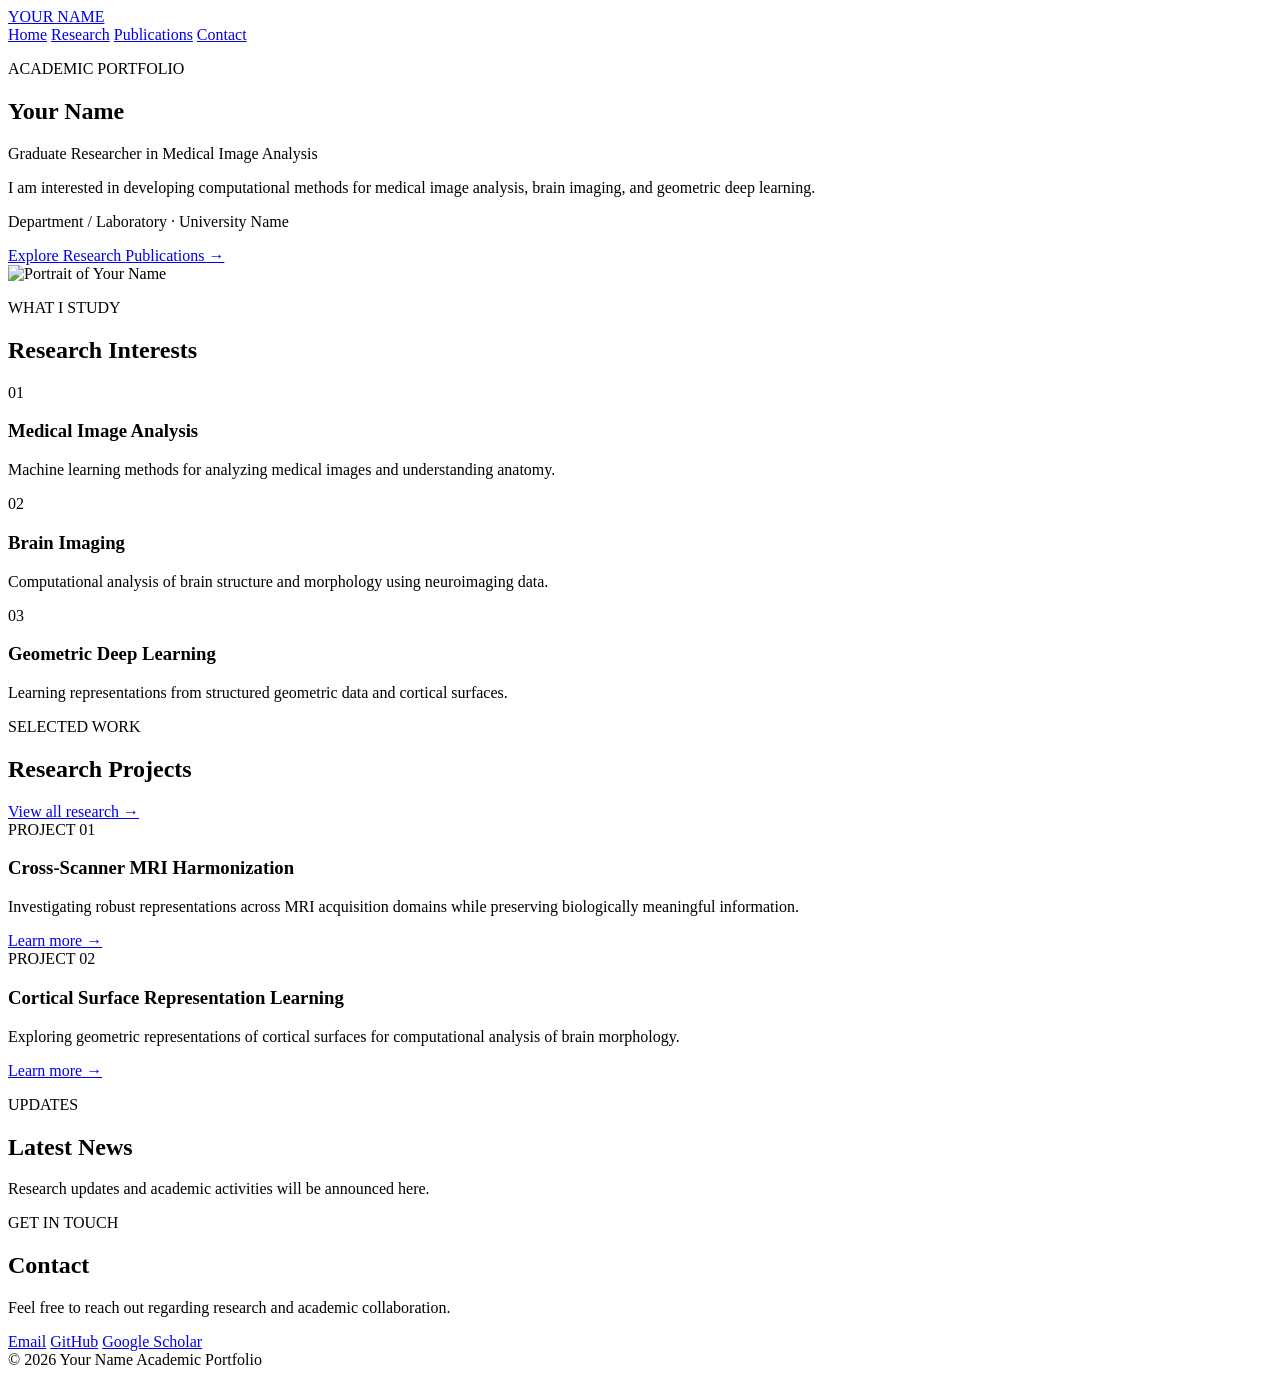
==== index.html @ 2796050b "Create index.html for academic portfolio website This is a complete HTML document for an academic po" ====
<!DOCTYPE html>
<html lang="en">
<head>
  <meta charset="UTF-8">
  <meta name="viewport" content="width=device-width, initial-scale=1.0">

  <title>Your Name | Researcher</title>
  <meta name="description"
        content="Personal academic website of Your Name.">

  <link rel="stylesheet" href="css/style.css">
</head>

<body>
  <header class="site-header">
    <nav class="navbar container">
      <a class="site-logo" href="index.html">YOUR NAME</a>

      <div class="nav-links">
        <a class="active" href="index.html">Home</a>
        <a href="research.html">Research</a>
        <a href="publications.html">Publications</a>
        <a href="#contact">Contact</a>
      </div>
    </nav>
  </header>

  <main>
    <section class="hero container">
      <div class="hero-text">
        <p class="eyebrow">ACADEMIC PORTFOLIO</p>

        <h1>Your Name</h1>

        <p class="hero-role">
          Graduate Researcher in Medical Image Analysis
        </p>

        <p class="hero-description">
          I am interested in developing computational methods
          for medical image analysis, brain imaging, and
          geometric deep learning.
        </p>

        <p class="affiliation">
          Department / Laboratory · University Name
        </p>

        <div class="hero-links">
          <a class="button button-primary" href="research.html">
            Explore Research
          </a>
          <a class="text-link" href="publications.html">
            Publications →
          </a>
        </div>
      </div>

      <div class="profile-area">
        <img
          class="profile-image"
          src="assets/profile.jpg"
          alt="Portrait of Your Name"
        >
      </div>
    </section>

    <section class="section section-muted">
      <div class="container">
        <div class="section-heading">
          <p class="eyebrow">WHAT I STUDY</p>
          <h2>Research Interests</h2>
        </div>

        <div class="interest-grid">
          <article class="interest-card">
            <span class="card-number">01</span>
            <h3>Medical Image Analysis</h3>
            <p>
              Machine learning methods for analyzing
              medical images and understanding anatomy.
            </p>
          </article>

          <article class="interest-card">
            <span class="card-number">02</span>
            <h3>Brain Imaging</h3>
            <p>
              Computational analysis of brain structure
              and morphology using neuroimaging data.
            </p>
          </article>

          <article class="interest-card">
            <span class="card-number">03</span>
            <h3>Geometric Deep Learning</h3>
            <p>
              Learning representations from structured
              geometric data and cortical surfaces.
            </p>
          </article>
        </div>
      </div>
    </section>

    <section class="section container">
      <div class="section-heading heading-row">
        <div>
          <p class="eyebrow">SELECTED WORK</p>
          <h2>Research Projects</h2>
        </div>

        <a class="text-link" href="research.html">
          View all research →
        </a>
      </div>

      <div class="project-list">
        <article class="project-card">
          <div class="project-index">PROJECT 01</div>

          <div class="project-content">
            <h3>Cross-Scanner MRI Harmonization</h3>
            <p>
              Investigating robust representations across
              MRI acquisition domains while preserving
              biologically meaningful information.
            </p>
            <a class="text-link" href="research.html">
              Learn more →
            </a>
          </div>
        </article>

        <article class="project-card">
          <div class="project-index">PROJECT 02</div>

          <div class="project-content">
            <h3>Cortical Surface Representation Learning</h3>
            <p>
              Exploring geometric representations of
              cortical surfaces for computational
              analysis of brain morphology.
            </p>
            <a class="text-link" href="research.html">
              Learn more →
            </a>
          </div>
        </article>
      </div>
    </section>

    <section class="section section-muted">
      <div class="container news-section">
        <div class="section-heading">
          <p class="eyebrow">UPDATES</p>
          <h2>Latest News</h2>
        </div>

        <p class="empty-note">
          Research updates and academic activities
          will be announced here.
        </p>
      </div>
    </section>

    <section class="contact-section container" id="contact">
      <p class="eyebrow">GET IN TOUCH</p>
      <h2>Contact</h2>

      <p>
        Feel free to reach out regarding research
        and academic collaboration.
      </p>

      <div class="contact-links">
        <a href="mailto:your.email@example.com">Email</a>
        <a href="https://github.com/YOUR_USERNAME">GitHub</a>
        <a href="https://scholar.google.com/">Google Scholar</a>
      </div>
    </section>
  </main>

  <footer class="site-footer">
    <div class="container footer-inner">
      <span>© 2026 Your Name</span>
      <span>Academic Portfolio</span>
    </div>
  </footer>
</body>
</html>
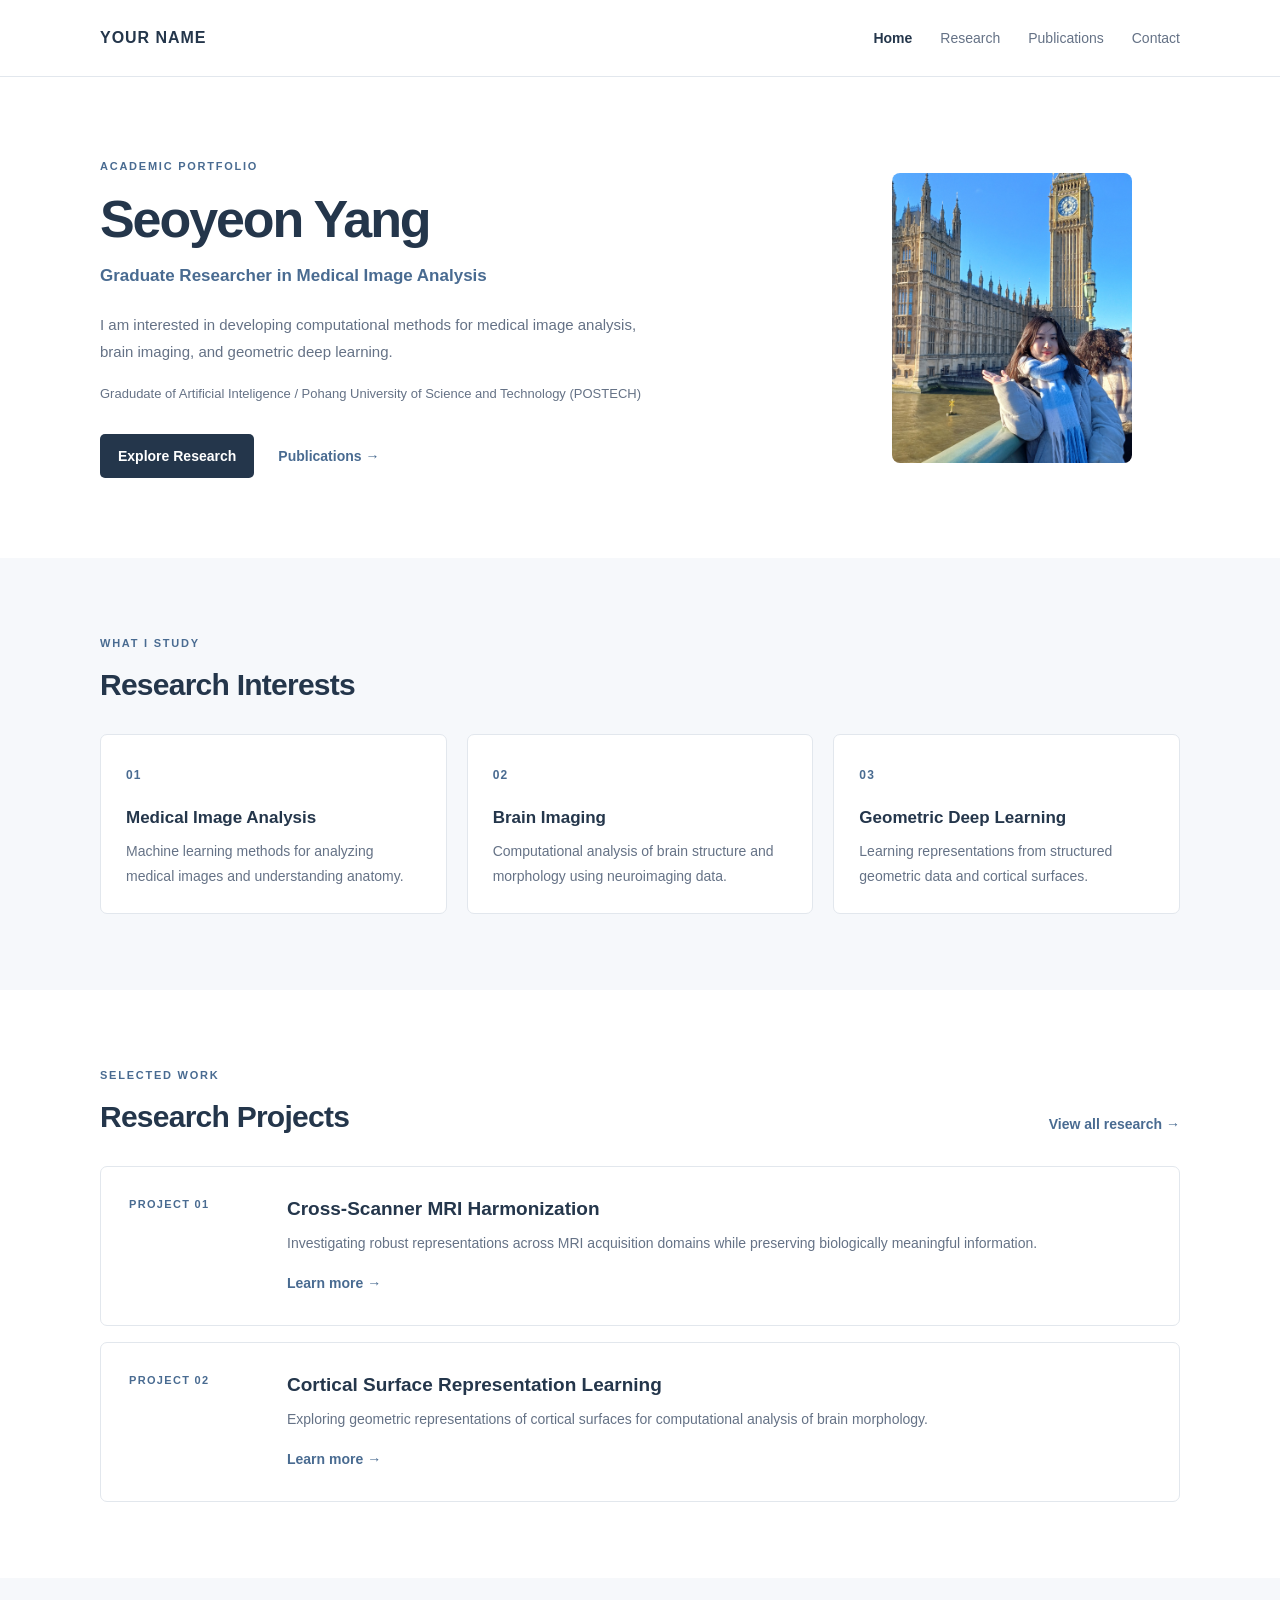
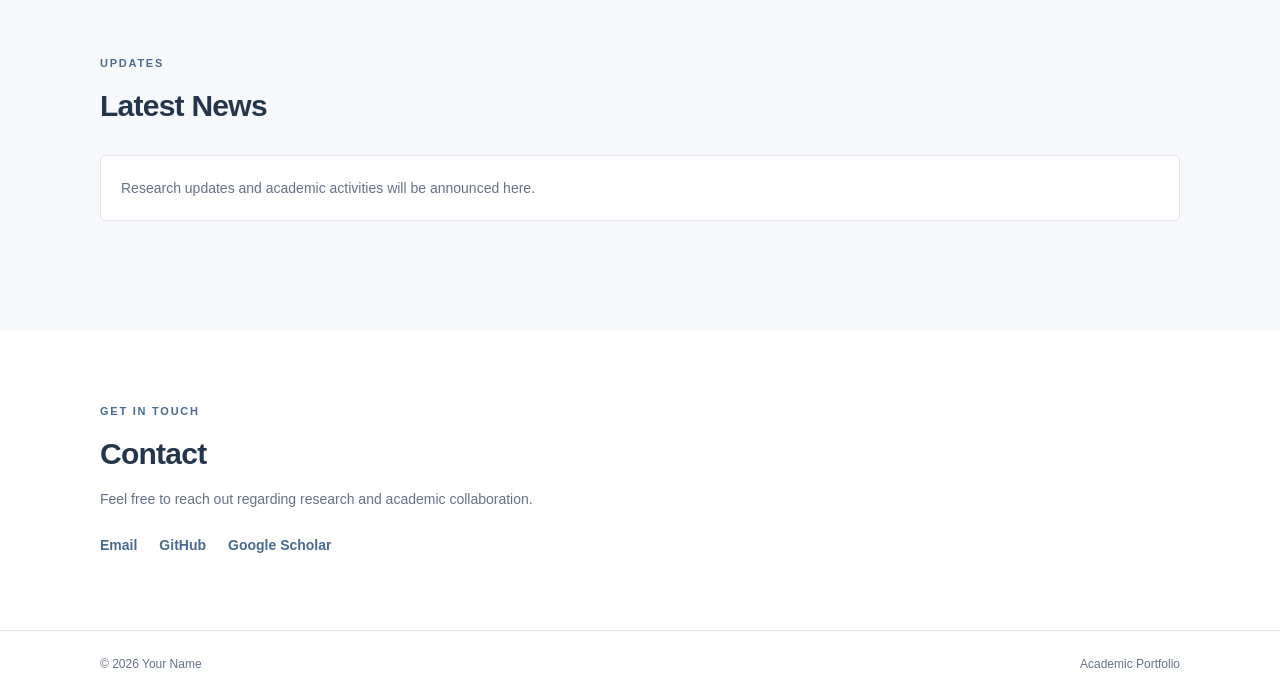
==== commit b58c32ab: "Change name and affiliation in index.html Updated personal information in the index.html file." ====
--- a/index.html
+++ b/index.html
@@ -4,7 +4,7 @@
   <meta charset="UTF-8">
   <meta name="viewport" content="width=device-width, initial-scale=1.0">
 
-  <title>Your Name | Researcher</title>
+  <title>Seoyeon Yang | Researcher</title>
   <meta name="description"
         content="Personal academic website of Your Name.">
 
@@ -30,7 +30,7 @@
       <div class="hero-text">
         <p class="eyebrow">ACADEMIC PORTFOLIO</p>
 
-        <h1>Your Name</h1>
+        <h1>Seoyeon Yang</h1>
 
         <p class="hero-role">
           Graduate Researcher in Medical Image Analysis
@@ -43,7 +43,7 @@
         </p>
 
         <p class="affiliation">
-          Department / Laboratory · University Name
+          Gradudate of Artificial Inteligence / Pohang University of Science and Technology (POSTECH)
         </p>
 
         <div class="hero-links">
--- a/css/style.css
+++ b/css/style.css
@@ -0,0 +1,564 @@
+/* =========================
+   1. Design System
+========================= */
+
+:root {
+  --navy: #24364b;
+  --blue: #496b91;
+  --text: #263344;
+  --muted: #657286;
+  --border: #e2e7ed;
+  --background: #ffffff;
+  --soft-background: #f6f8fb;
+
+  --max-width: 1080px;
+}
+
+* {
+  box-sizing: border-box;
+}
+
+html {
+  scroll-behavior: smooth;
+}
+
+body {
+  margin: 0;
+  background: var(--background);
+  color: var(--text);
+  font-family:
+    -apple-system, BlinkMacSystemFont,
+    "Segoe UI", Roboto, Arial, sans-serif;
+  font-size: 16px;
+  line-height: 1.75;
+}
+
+a {
+  color: inherit;
+  text-decoration: none;
+}
+
+img {
+  display: block;
+  max-width: 100%;
+}
+
+.container {
+  width: min(var(--max-width), calc(100% - 48px));
+  margin-inline: auto;
+}
+
+
+/* =========================
+   2. Navigation
+========================= */
+
+.site-header {
+  position: sticky;
+  top: 0;
+  z-index: 10;
+  background: rgba(255, 255, 255, 0.96);
+  border-bottom: 1px solid var(--border);
+}
+
+.navbar {
+  min-height: 76px;
+  display: flex;
+  align-items: center;
+  justify-content: space-between;
+  gap: 24px;
+}
+
+.site-logo {
+  color: var(--navy);
+  font-size: 16px;
+  font-weight: 750;
+  letter-spacing: 0.06em;
+  white-space: nowrap;
+}
+
+.nav-links {
+  display: flex;
+  align-items: center;
+  gap: 28px;
+}
+
+.nav-links a {
+  color: var(--muted);
+  font-size: 14px;
+  transition: color 0.2s ease;
+}
+
+.nav-links a:hover,
+.nav-links a.active {
+  color: var(--navy);
+}
+
+.nav-links a.active {
+  font-weight: 700;
+}
+
+
+/* =========================
+   3. Hero
+========================= */
+
+.hero {
+  min-height: 470px;
+  padding-block: 80px;
+  display: grid;
+  grid-template-columns: 1.6fr 0.8fr;
+  align-items: center;
+  gap: 72px;
+}
+
+.eyebrow {
+  margin: 0 0 12px;
+  color: var(--blue);
+  font-size: 11px;
+  font-weight: 750;
+  letter-spacing: 0.16em;
+}
+
+.hero h1 {
+  margin: 0 0 10px;
+  color: var(--navy);
+  font-size: clamp(36px, 5vw, 52px);
+  line-height: 1.2;
+  letter-spacing: -0.04em;
+}
+
+.hero-role {
+  margin: 0 0 22px;
+  color: var(--blue);
+  font-size: 17px;
+  font-weight: 600;
+}
+
+.hero-description {
+  max-width: 570px;
+  margin: 0;
+  color: var(--muted);
+  font-size: 15px;
+}
+
+.affiliation {
+  margin-top: 18px;
+  color: var(--muted);
+  font-size: 13px;
+}
+
+.hero-links {
+  display: flex;
+  flex-wrap: wrap;
+  align-items: center;
+  gap: 24px;
+  margin-top: 28px;
+}
+
+.button {
+  display: inline-flex;
+  align-items: center;
+  justify-content: center;
+  min-height: 44px;
+  padding: 10px 18px;
+  border-radius: 5px;
+  font-size: 14px;
+  font-weight: 600;
+  transition:
+    background 0.2s ease,
+    transform 0.2s ease;
+}
+
+.button-primary {
+  color: white;
+  background: var(--navy);
+}
+
+.button-primary:hover {
+  background: var(--blue);
+  transform: translateY(-1px);
+}
+
+.text-link {
+  color: var(--blue);
+  font-size: 14px;
+  font-weight: 650;
+}
+
+.text-link:hover {
+  color: var(--navy);
+}
+
+.profile-area {
+  display: flex;
+  justify-content: center;
+}
+
+.profile-image {
+  width: 240px;
+  height: 290px;
+  object-fit: cover;
+  object-position: center;
+  border-radius: 8px;
+  background: var(--soft-background);
+}
+
+
+/* =========================
+   4. General Sections
+========================= */
+
+.section {
+  padding-block: 76px;
+}
+
+.section-muted {
+  background: var(--soft-background);
+}
+
+.section-heading {
+  margin-bottom: 30px;
+}
+
+.section-heading h2,
+.contact-section h2 {
+  margin: 0;
+  color: var(--navy);
+  font-size: 30px;
+  line-height: 1.3;
+  letter-spacing: -0.025em;
+}
+
+.interest-grid {
+  display: grid;
+  grid-template-columns: repeat(3, minmax(0, 1fr));
+  gap: 20px;
+}
+
+.interest-card {
+  padding: 25px;
+  background: white;
+  border: 1px solid var(--border);
+  border-radius: 7px;
+}
+
+.card-number {
+  color: var(--blue);
+  font-size: 12px;
+  font-weight: 750;
+  letter-spacing: 0.1em;
+}
+
+.interest-card h3 {
+  margin: 18px 0 8px;
+  color: var(--navy);
+  font-size: 17px;
+  line-height: 1.45;
+}
+
+.interest-card p {
+  margin: 0;
+  color: var(--muted);
+  font-size: 14px;
+}
+
+
+/* =========================
+   5. Project Cards
+========================= */
+
+.heading-row {
+  display: flex;
+  align-items: end;
+  justify-content: space-between;
+  gap: 20px;
+}
+
+.project-list {
+  display: grid;
+  gap: 16px;
+}
+
+.project-card {
+  display: grid;
+  grid-template-columns: 130px 1fr;
+  gap: 28px;
+  padding: 28px;
+  border: 1px solid var(--border);
+  border-radius: 7px;
+  transition:
+    border-color 0.2s ease,
+    transform 0.2s ease;
+}
+
+.project-card:hover {
+  border-color: #aab9ca;
+  transform: translateY(-2px);
+}
+
+.project-index {
+  color: var(--blue);
+  font-size: 11px;
+  font-weight: 750;
+  letter-spacing: 0.12em;
+}
+
+.project-content h3 {
+  margin: 0 0 8px;
+  color: var(--navy);
+  font-size: 19px;
+  line-height: 1.45;
+}
+
+.project-content p {
+  margin: 0 0 14px;
+  color: var(--muted);
+  font-size: 14px;
+}
+
+.news-section {
+  min-height: 200px;
+}
+
+.empty-note {
+  padding: 20px;
+  color: var(--muted);
+  background: white;
+  border: 1px solid var(--border);
+  border-radius: 6px;
+  font-size: 14px;
+}
+
+
+/* =========================
+   6. Inner Pages
+========================= */
+
+.page-intro {
+  padding-block: 70px 38px;
+}
+
+.page-intro h1 {
+  margin: 0 0 12px;
+  color: var(--navy);
+  font-size: clamp(34px, 5vw, 44px);
+  line-height: 1.2;
+}
+
+.page-intro p {
+  max-width: 680px;
+  margin: 0;
+  color: var(--muted);
+  font-size: 15px;
+}
+
+.research-item {
+  margin-bottom: 28px;
+  padding: 30px;
+  border: 1px solid var(--border);
+  border-radius: 7px;
+}
+
+.research-item h2 {
+  margin: 0 0 8px;
+  color: var(--navy);
+  font-size: 23px;
+  line-height: 1.4;
+}
+
+.research-meta {
+  margin-bottom: 20px;
+  color: var(--blue);
+  font-size: 12px;
+  font-weight: 650;
+}
+
+.research-item h3 {
+  margin: 22px 0 6px;
+  color: var(--navy);
+  font-size: 15px;
+}
+
+.research-item p {
+  margin: 0;
+  color: var(--muted);
+  font-size: 14px;
+}
+
+.publication-year {
+  margin: 38px 0 16px;
+  color: var(--navy);
+  font-size: 24px;
+}
+
+.publication-item {
+  padding: 22px 0;
+  border-top: 1px solid var(--border);
+}
+
+.publication-item h3 {
+  margin: 0 0 8px;
+  color: var(--navy);
+  font-size: 17px;
+  line-height: 1.5;
+}
+
+.publication-item p {
+  margin: 4px 0;
+  color: var(--muted);
+  font-size: 13px;
+}
+
+.publication-links {
+  display: flex;
+  flex-wrap: wrap;
+  gap: 16px;
+  margin-top: 12px;
+}
+
+.publication-links a {
+  color: var(--blue);
+  font-size: 13px;
+  font-weight: 650;
+}
+
+.publication-links a:hover {
+  text-decoration: underline;
+}
+
+
+/* =========================
+   7. Contact and Footer
+========================= */
+
+.contact-section {
+  padding-block: 72px;
+  scroll-margin-top: 90px;
+}
+
+.contact-section > p:not(.eyebrow) {
+  color: var(--muted);
+  font-size: 14px;
+}
+
+.contact-links {
+  display: flex;
+  flex-wrap: wrap;
+  gap: 22px;
+  margin-top: 22px;
+}
+
+.contact-links a {
+  color: var(--blue);
+  font-size: 14px;
+  font-weight: 650;
+}
+
+.contact-links a:hover {
+  text-decoration: underline;
+}
+
+.site-footer {
+  border-top: 1px solid var(--border);
+}
+
+.footer-inner {
+  min-height: 68px;
+  display: flex;
+  align-items: center;
+  justify-content: space-between;
+  gap: 16px;
+  color: var(--muted);
+  font-size: 12px;
+}
+
+
+/* =========================
+   8. Responsive Layout
+========================= */
+
+@media (max-width: 760px) {
+  .container {
+    width: calc(100% - 36px);
+  }
+
+  .navbar {
+    min-height: 68px;
+    align-items: flex-start;
+    flex-direction: column;
+    justify-content: center;
+    gap: 8px;
+    padding-block: 14px;
+  }
+
+  .nav-links {
+    width: 100%;
+    flex-wrap: wrap;
+    gap: 18px;
+  }
+
+  .hero {
+    min-height: auto;
+    grid-template-columns: 1fr;
+    gap: 32px;
+    padding-block: 48px;
+  }
+
+  .hero-text {
+    order: 2;
+  }
+
+  .profile-area {
+    order: 1;
+    justify-content: flex-start;
+  }
+
+  .profile-image {
+    width: 150px;
+    height: 175px;
+  }
+
+  .section {
+    padding-block: 52px;
+  }
+
+  .interest-grid {
+    grid-template-columns: 1fr;
+  }
+
+  .project-card {
+    grid-template-columns: 1fr;
+    gap: 10px;
+    padding: 22px;
+  }
+
+  .heading-row {
+    align-items: flex-start;
+    flex-direction: column;
+  }
+
+  .page-intro {
+    padding-block: 48px 28px;
+  }
+
+  .research-item {
+    padding: 22px;
+  }
+
+  .contact-section {
+    padding-block: 52px;
+  }
+}
+
+@media (prefers-reduced-motion: reduce) {
+  html {
+    scroll-behavior: auto;
+  }
+
+  *,
+  *::before,
+  *::after {
+    transition-duration: 0.01ms !important;
+  }
+}
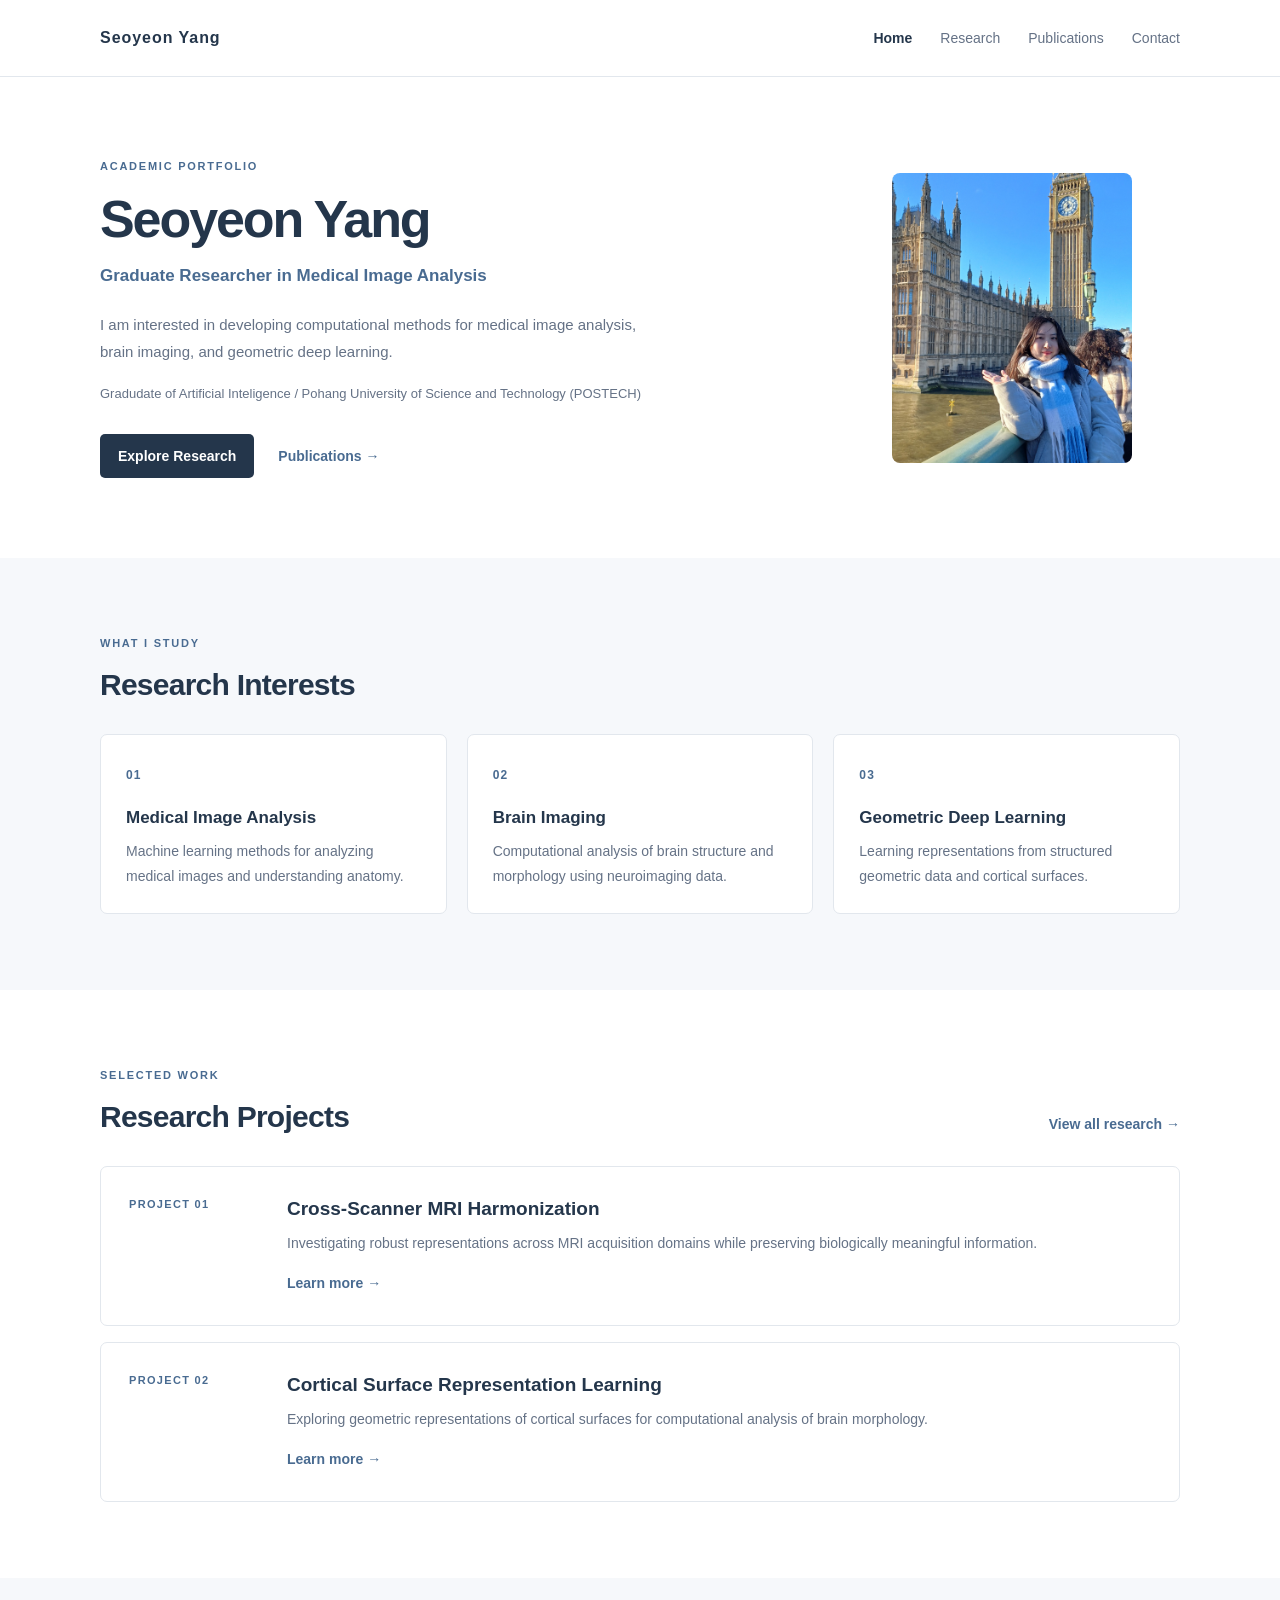
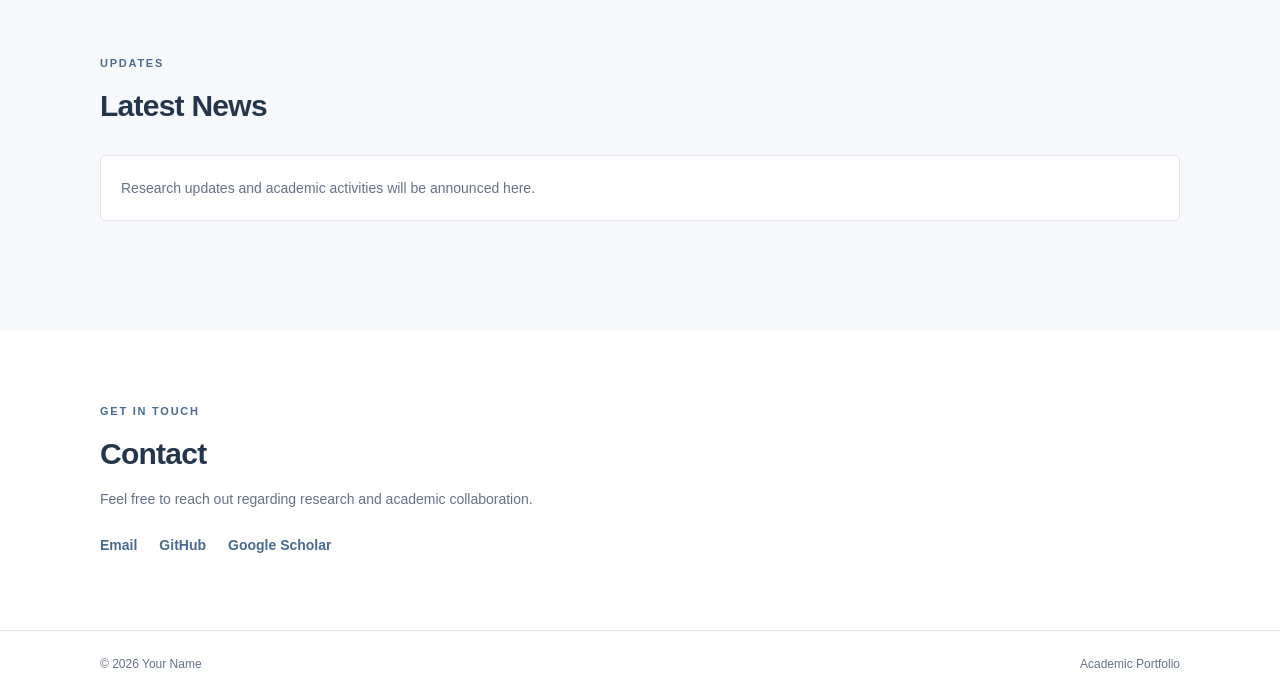
==== commit 63d14a43: "Update index.html" ====
--- a/index.html
+++ b/index.html
@@ -6,7 +6,7 @@
 
   <title>Seoyeon Yang | Researcher</title>
   <meta name="description"
-        content="Personal academic website of Your Name.">
+        content="Personal academic website of Seoyeon Yang.">
 
   <link rel="stylesheet" href="css/style.css">
 </head>
@@ -14,7 +14,7 @@
 <body>
   <header class="site-header">
     <nav class="navbar container">
-      <a class="site-logo" href="index.html">YOUR NAME</a>
+      <a class="site-logo" href="index.html">Seoyeon Yang</a>
 
       <div class="nav-links">
         <a class="active" href="index.html">Home</a>
